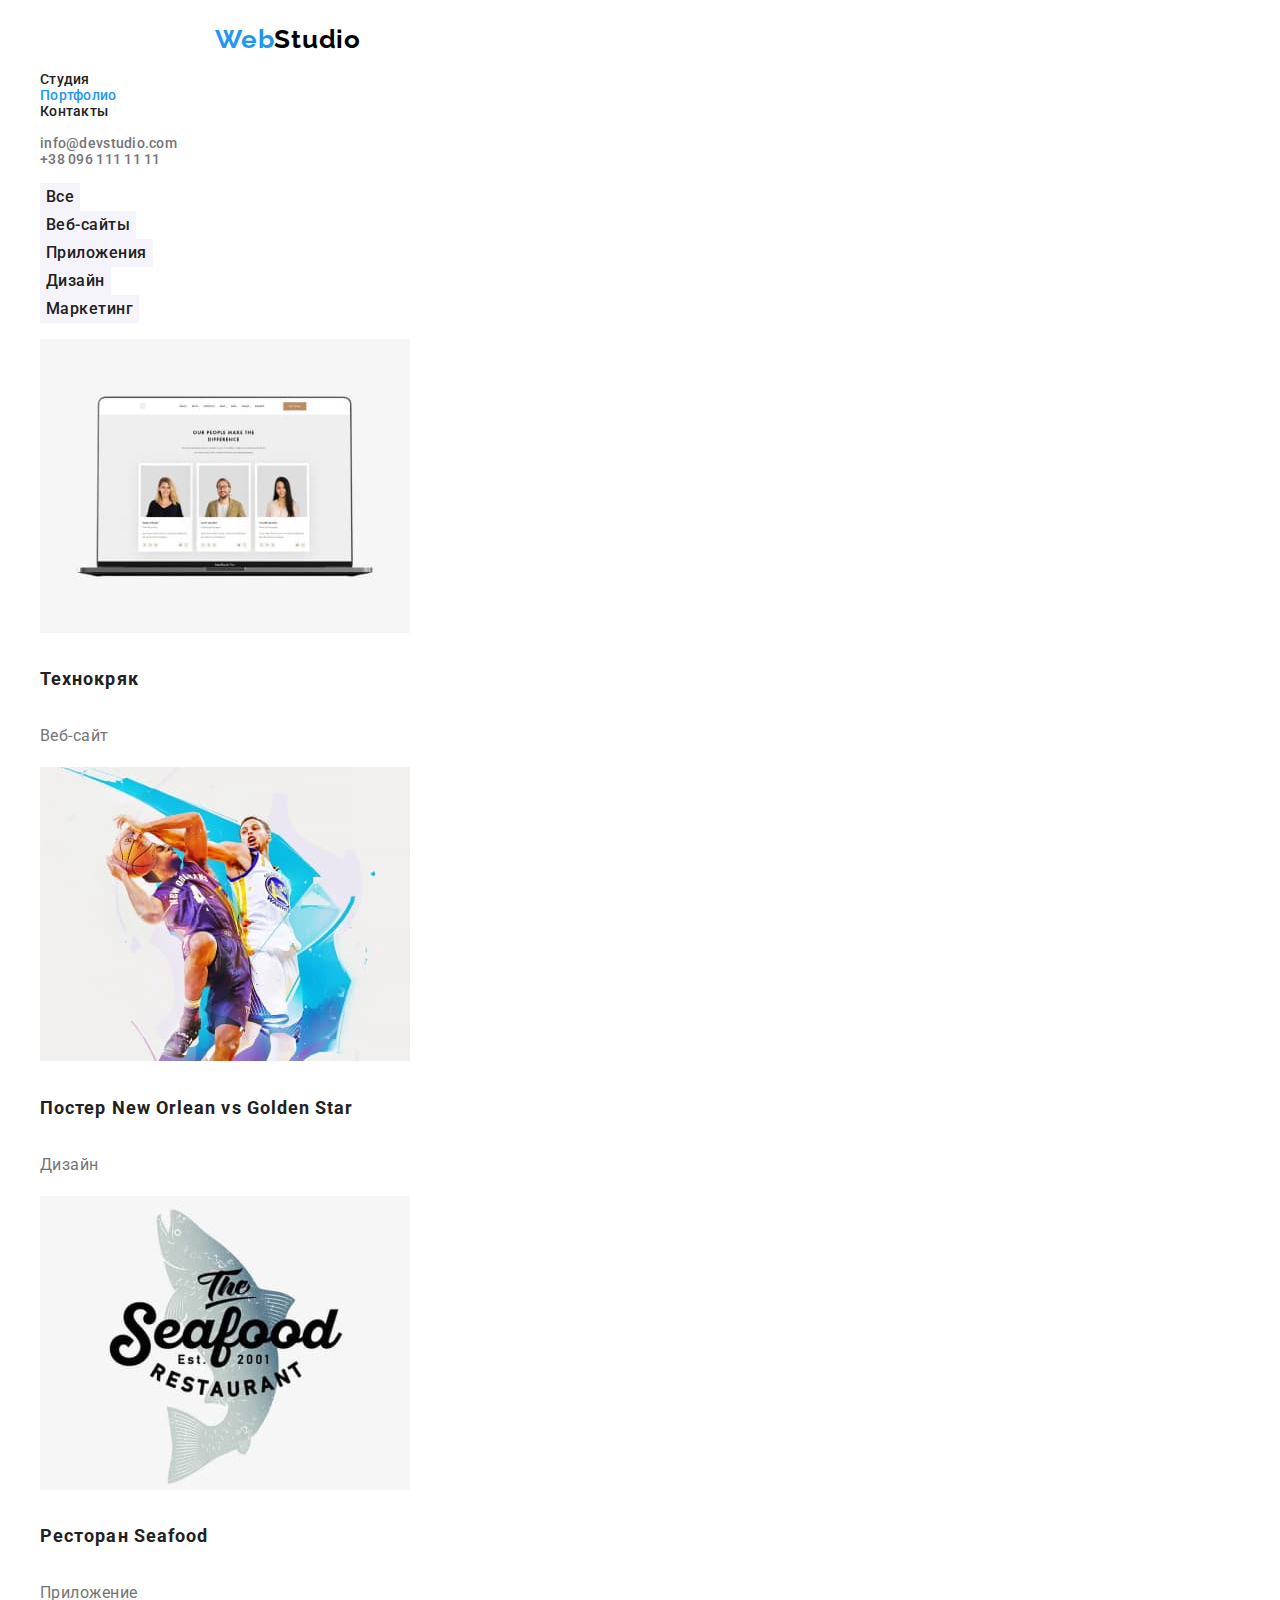
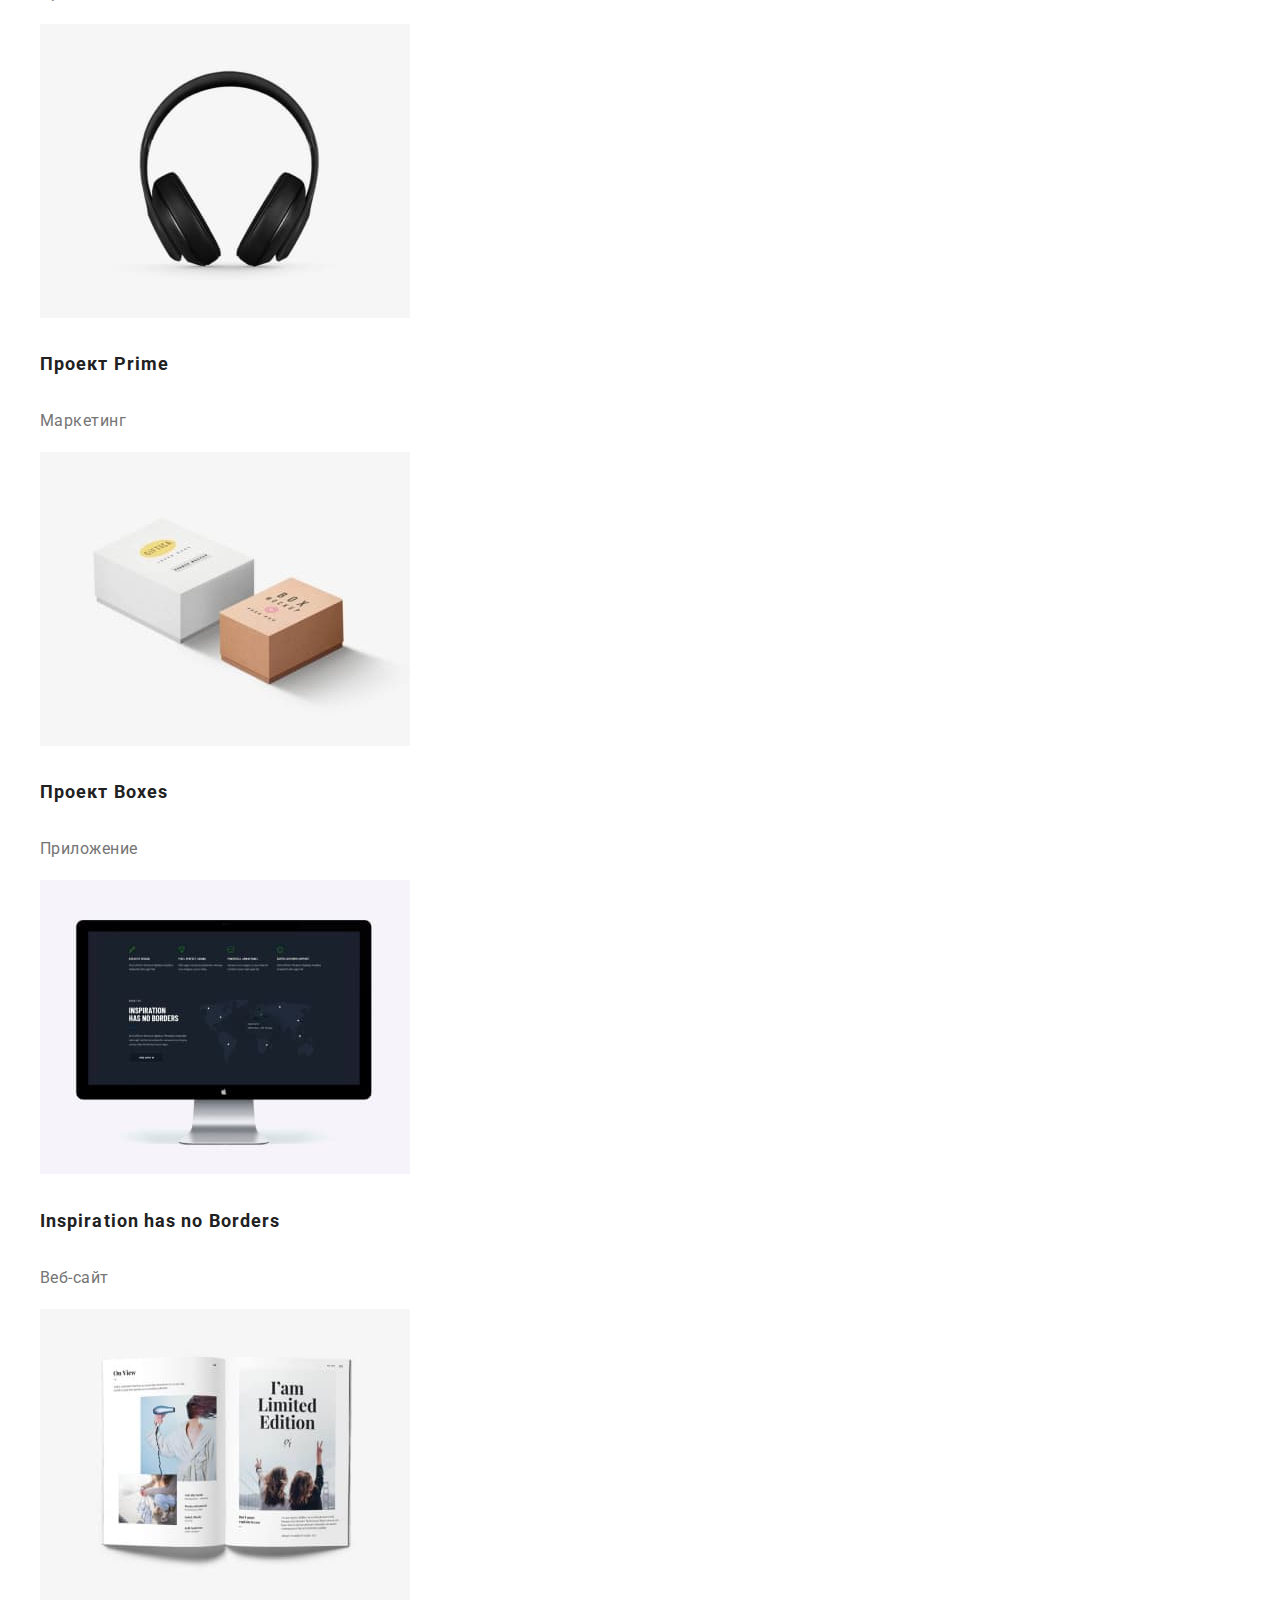
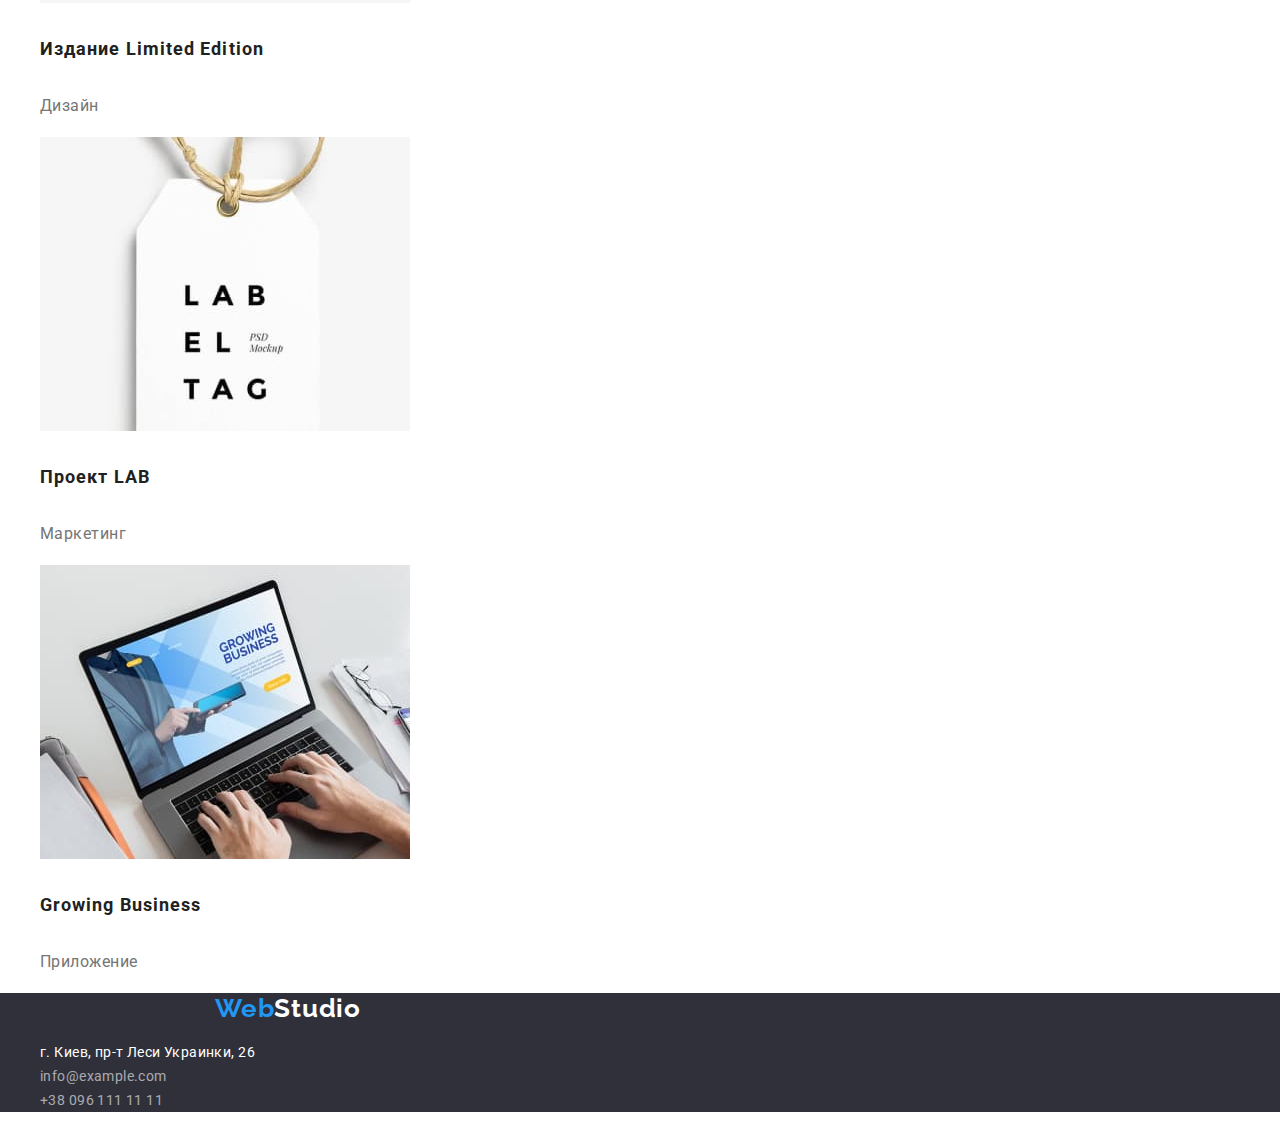
==== portfolio.html @ 3bb9d7b0 "1st" ====
<!DOCTYPE html>
<html lang="ru">
  <head>
    <meta charset="UTF-8" />
    <meta http-equiv="X-UA-Compatible" content="IE=edge" />
    <meta name="viewport" content="width=device-width, initial-scale=1.0" />
    <title>Portfolio</title>
    <link rel="stylesheet" href="./css/normalize.css">
    <link rel="stylesheet" href="./css/style.css" />
    <link
      href="https://fonts.googleapis.com/css2?family=Raleway:wght@700&family=Roboto:wght@400;500;700;900&display=swap"
      rel="stylesheet"
    />

  </head>
  <body>
    <header class="header-sections">
      <a class="webstudio" href="./index.html"
        ><span class="txt-bl">Web</span>Studio</a
      >
      <ul class="menu">
        <li class="item header-link"><a href="./index.html">Студия</a></li>
        <li class="item header-link">
          <a href="./portfolio.html" style="color: #2196f3;">Портфолио</a>
        </li>
        <li class="item header-link"><a href="">Контакты</a></li>
      </ul>
      <ul class="menu">
        <li class="item header-mail">
          <a href="mailto:info@devstudio.com">info@devstudio.com</a>
        </li>
        <li class="item header-phone">
          <a href="tel:+380961111111">+38 096 111 11 11</a>
        </li>
      </ul>
    </header>
    <main>
      <section>
        <ul>
          <li><button type="button" class="btn-port">Все</button></li>
          <li><button type="button" class="btn-port">Веб-сайты</button></li>
          <li><button type="button" class="btn-port">Приложения</button></li>
          <li><button type="button" class="btn-port">Дизайн</button></li>
          <li><button type="button" class="btn-port">Маркетинг</button></li>
        </ul>
      </section>
      <section>
        <ul class="menu ">
          <li class="item">
            <img src="./images/teсhno.jpg" alt="teсhno" />
            <h4>Технокряк</h4>
            <p class="portfolio-about">Веб-сайт</p>
          </li>
          <li class="item">
            <img src="./images/poster.jpg" alt="poster" />
            <h4>Постер New Orlean vs Golden Star</h4>
            <p class="portfolio-about">Дизайн</p>
          </li>
          <li class="item">
            <img src="./images/seafood.jpg" alt="seafood" />
            <h4>Ресторан Seafood</h4>
            <p class="portfolio-about">Приложение</p>
          </li class="item">
          <li>
            <img src="./images/prime.jpg" alt="prime" />
            <h4>Проект Prime</h4>
            <p class="portfolio-about">Маркетинг</p>
          </li>
          <li class="item">
            <img src="./images/boxes.jpg" alt="boxes" />
            <h4>Проект Boxes</h4>
            <p class="portfolio-about">Приложение</p>
          </li>
          <li class="item">
            <img src="./images/inspiration.jpg" alt="inspiration" />
            <h4>Inspiration has no Borders</h4>
            <p class="portfolio-about">Веб-сайт</p>
          </li>
          <li class="item">
            <img src="./images/limited.jpg" alt="limited" />
            <h4>Издание Limited Edition</h4>
            <p class="portfolio-about">Дизайн</p>
          </li>
          <li  class="item">
            <img src="./images/lab.jpg" alt="lab" />
            <h4>Проект LAB</h4>
            <p class="portfolio-about">Маркетинг</p>
          </li>
          <li  class="item">
            <img src="./images/growing.jpg" alt="growing" />
            <h4>Growing Business</h4>
            <p class="portfolio-about">Приложение</p>
          </li>
        </ul>
      </section>
    </main>
    <footer class="footer-sections">
      <a class="webstudio white" href="./index.html"
        ><span class="txt-bl">Web</span>Studio</a
      >
      <address>
        <ul>
          <li>
            <a
              class="map link footer-adress"
              href="https://bit.ly/3ffIdBp"
              target="_blank"
              rel="noopener noreferrer"
              >г. Киев, пр-т Леси Украинки, 26</a
            >
          </li>
          <li>
            <a href="mailto:info@example.com" class="footer-mail"
              >info@example.com</a
            >
          </li>
          <li>
            <a href="tel:+380961111111" class="footer-phone"
              >+38 096 111 11 11</a
            >
          </li>
        </ul>
      </address>
    </footer>
  </body>
</html>
---- css/style.css ----
html {
  box-sizing: border-box;
}
*,
*::before,
*::after {
  box-sizing: border-box;
}
body {
  font-family: "Roboto", "Raleway", sans-serif;
  width: 1600px;
  margin: auto;
}
a {
  text-decoration: none;
}

.txt-bl {
  color: #2196f3;
}
.header-sections {
  padding-top: 24px;
}
.webstudio {
  color: black;
  font-family: Raleway;
  font-style: normal;
  font-weight: bold;
  font-size: 26px;
  line-height: 31px;
  letter-spacing: 0.03em;
  text-decoration: none;
  margin-left: 215px;
  width: auto;
}

li {
  list-style-type: none;
}
.all-header {
  display: flex;
  justify-content: space-between;
  flex-basis: auto;
  width: 294px;
  margin-left: 453px;
}

h1 {
  color: #fff;
  font-style: normal;
  font-weight: 900;
  font-size: 44px;
  line-height: 60px;
  text-align: center;
  letter-spacing: 0.06em;
  text-transform: uppercase;
}
h2 {
  color: #212121;
  font-style: normal;
  font-weight: bold;
  font-size: 36px;
  line-height: 42px;
  text-align: center;
  letter-spacing: 0.03em;
}
h3 {
  color: #212121;
  font-style: normal;
  font-weight: bold;
  font-size: 14px;
  line-height: 16px;
  letter-spacing: 0.03em;
  text-transform: uppercase;
}

.header-link {
  text-decoration: none;
  font-style: normal;
  font-weight: 500;
  font-size: 14px;
  line-height: 16px;
  letter-spacing: 0.02em;
}
.header-link a {
  color: #212121;
}

.header-link a:hover {
  color: #2196f3;
}
.header-contacts {
  padding-top: 32px;
}
.header-mail {
  font-style: normal;
  font-weight: 500;
  font-size: 14px;
  line-height: 16px;
  letter-spacing: 0.02em;
}
.header-mail a {
  color: rgba(117, 117, 117, 1);
}
.header-mail a:hover {
  color: #2196f3;
}
.header-phone {
  font-style: normal;
  font-weight: 500;
  font-size: 14px;
  line-height: 16px;
  letter-spacing: 0.02em;
}
.header-phone a {
  color: rgba(117, 117, 117, 1);
}
.header-phone a:hover {
  color: #2196f3;
}
.main-header-sections {
  background-color: #2f303a;
}
.btn-blue {
  color: white;
  background-color: #2196f3;
  font-family: Roboto;
  font-style: normal;
  font-weight: bold;
  font-size: 16px;
  line-height: 30px;
  display: flex;
  align-items: center;
  letter-spacing: 0.06em;
  width: 200px;
  height: 50px;
  border: none;
  border-radius: 4px;
}
.about {
  color: #757575;
  font-style: normal;
  font-weight: normal;
  font-size: 14px;
  line-height: 24px;
  letter-spacing: 0.03em;
}
.menu .item.team {
  justify-content: center;
}
.team-sections {
  background-color: #f5f4fa;
}
.item.team {
  filter: drop-shadow(0px 4px 4px rgba(0, 0, 0, 0.25));
  background-color: white;
}
.team-employee {
  color: black;
  font-style: normal;
  font-weight: 500;
  font-size: 16px;
  line-height: 19px;
  text-align: center;
  letter-spacing: 0.03em;
}
.team-position {
  color: #757575;
  font-style: normal;
  font-weight: normal;
  font-size: 16px;
  line-height: 19px;
  text-align: center;
  letter-spacing: 0.03em;
}
.footer-sections {
  background-color: #2f303a;
}
.footer-adress {
  color: white;
  text-decoration: none;
  font-style: normal;
  font-weight: normal;
  font-size: 14px;
  line-height: 24px;
  letter-spacing: 0.03em;
}

.footer-mail {
  color: rgba(255, 255, 255, 0.6);
  text-decoration: none;
  font-style: normal;
  font-weight: normal;
  font-size: 14px;
  line-height: 24px;
  letter-spacing: 0.03em;
}
.footer-phone {
  color: rgba(255, 255, 255, 0.6);
  text-decoration: none;
  font-style: normal;
  font-weight: normal;
  font-size: 14px;
  line-height: 24px;
  letter-spacing: 0.03em;
}

.white {
  color: white;
}
/* Portfilio*/
.btn-port {
  color: #212121;
  background-color: #f5f4fa;
  font-family: roboto;
  font-style: normal;
  font-weight: 500;
  font-size: 16px;
  line-height: 26px;
  text-align: center;
  letter-spacing: 0.03em;
  border: none;
}
.btn-port:hover {
  color: white;
  background-color: #2196f3;
}

h4 {
  color: #212121;
  font-style: normal;
  font-weight: bold;
  font-size: 18px;
  line-height: 36px;
  letter-spacing: 0.06em;
}
.portfolio-about {
  color: #757575;
  font-style: normal;
  font-weight: normal;
  font-size: 16px;
  line-height: 30px;
  letter-spacing: 0.03em;
}
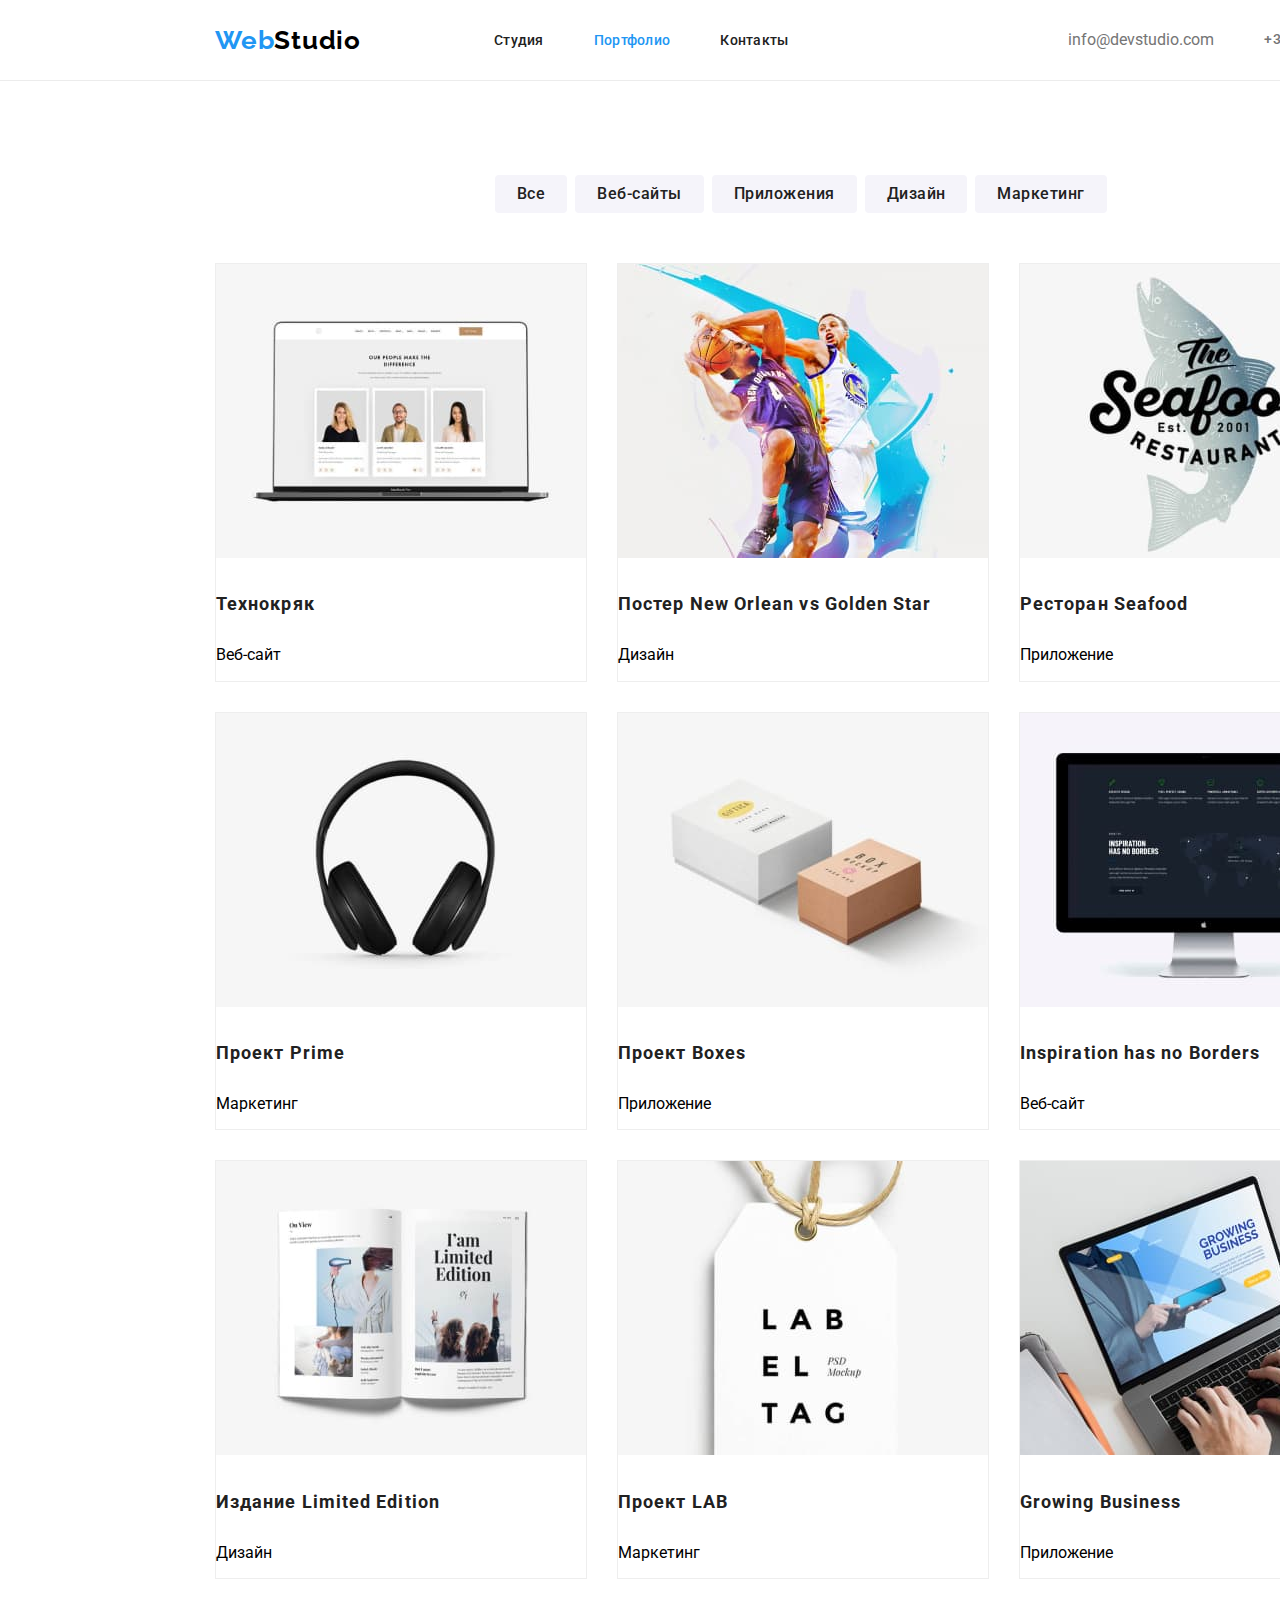
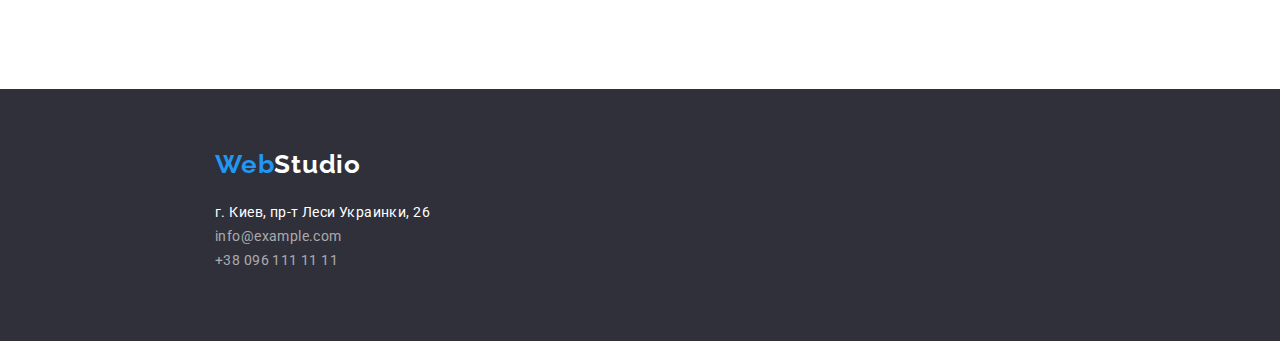
==== commit 8b4c95a7: "fix all" ====
--- a/portfolio.html
+++ b/portfolio.html
@@ -5,93 +5,168 @@
     <meta http-equiv="X-UA-Compatible" content="IE=edge" />
     <meta name="viewport" content="width=device-width, initial-scale=1.0" />
     <title>Portfolio</title>
-    <link rel="stylesheet" href="./css/normalize.css">
+    <link rel="stylesheet" href="./css/normalize.css" />
     <link rel="stylesheet" href="./css/style.css" />
     <link
       href="https://fonts.googleapis.com/css2?family=Raleway:wght@700&family=Roboto:wght@400;500;700;900&display=swap"
       rel="stylesheet"
     />
-
   </head>
   <body>
     <header class="header-sections">
-      <a class="webstudio" href="./index.html"
-        ><span class="txt-bl">Web</span>Studio</a
-      >
-      <ul class="menu">
-        <li class="item header-link"><a href="./index.html">Студия</a></li>
-        <li class="item header-link">
-          <a href="./portfolio.html" style="color: #2196f3;">Портфолио</a>
-        </li>
-        <li class="item header-link"><a href="">Контакты</a></li>
-      </ul>
-      <ul class="menu">
-        <li class="item header-mail">
-          <a href="mailto:info@devstudio.com">info@devstudio.com</a>
-        </li>
-        <li class="item header-phone">
-          <a href="tel:+380961111111">+38 096 111 11 11</a>
-        </li>
-      </ul>
+      <nav class="container main-nav">
+        <a class="webstudio" href="./index.html"
+          ><span class="txt-bl">Web</span>Studio</a
+        >
+        <ul class="all-header">
+          <li class="item header-link"><a href="./index.html">Студия</a></li>
+          <li class="item header-link">
+            <a href="./portfolio.html" style="color: #2196f3">Портфолио</a>
+          </li>
+          <li class="item header-link"><a href="">Контакты</a></li>
+        </ul>
+        <ul class="header-contacts">
+          <li class="item header-mail">
+            <a href="mailto:info@devstudio.com">info@devstudio.com</a>
+          </li>
+          <li class="item header-phone">
+            <a href="tel:+380961111111">+38 096 111 11 11</a>
+          </li>
+        </ul>
+      </nav>
     </header>
     <main>
       <section>
-        <ul>
-          <li><button type="button" class="btn-port">Все</button></li>
-          <li><button type="button" class="btn-port">Веб-сайты</button></li>
-          <li><button type="button" class="btn-port">Приложения</button></li>
-          <li><button type="button" class="btn-port">Дизайн</button></li>
-          <li><button type="button" class="btn-port">Маркетинг</button></li>
+        <ul class="menu-btn">
+          <li class="item">
+            <button type="button" class="btn-port">Все</button>
+          </li>
+          <li class="item">
+            <button type="button" class="btn-port">Веб-сайты</button>
+          </li>
+          <li class="item">
+            <button type="button" class="btn-port">Приложения</button>
+          </li>
+          <li class="item">
+            <button type="button" class="btn-port">Дизайн</button>
+          </li>
+          <li class="item">
+            <button type="button" class="btn-port">Маркетинг</button>
+          </li>
         </ul>
       </section>
       <section>
-        <ul class="menu ">
-          <li class="item">
-            <img src="./images/teсhno.jpg" alt="teсhno" />
-            <h4>Технокряк</h4>
-            <p class="portfolio-about">Веб-сайт</p>
-          </li>
-          <li class="item">
-            <img src="./images/poster.jpg" alt="poster" />
-            <h4>Постер New Orlean vs Golden Star</h4>
-            <p class="portfolio-about">Дизайн</p>
-          </li>
-          <li class="item">
-            <img src="./images/seafood.jpg" alt="seafood" />
-            <h4>Ресторан Seafood</h4>
-            <p class="portfolio-about">Приложение</p>
-          </li class="item">
-          <li>
-            <img src="./images/prime.jpg" alt="prime" />
-            <h4>Проект Prime</h4>
-            <p class="portfolio-about">Маркетинг</p>
-          </li>
-          <li class="item">
-            <img src="./images/boxes.jpg" alt="boxes" />
-            <h4>Проект Boxes</h4>
-            <p class="portfolio-about">Приложение</p>
-          </li>
-          <li class="item">
-            <img src="./images/inspiration.jpg" alt="inspiration" />
-            <h4>Inspiration has no Borders</h4>
-            <p class="portfolio-about">Веб-сайт</p>
-          </li>
-          <li class="item">
-            <img src="./images/limited.jpg" alt="limited" />
-            <h4>Издание Limited Edition</h4>
-            <p class="portfolio-about">Дизайн</p>
-          </li>
-          <li  class="item">
-            <img src="./images/lab.jpg" alt="lab" />
-            <h4>Проект LAB</h4>
-            <p class="portfolio-about">Маркетинг</p>
-          </li>
-          <li  class="item">
-            <img src="./images/growing.jpg" alt="growing" />
-            <h4>Growing Business</h4>
-            <p class="portfolio-about">Приложение</p>
-          </li>
-        </ul>
+        <div class="container-port">
+          <ul class="card-set">
+            <li class="item-port">
+              <article class="card">
+                <div class="card-thumb">
+                  <img src="./images/teсhno.jpg" alt="teсhno" />
+                </div>
+                <div class="card-content">
+                  <h4 class="card-heading">Технокряк</h4>
+                  <p class="card-text">Веб-сайт</p>
+                </div>
+              </article>
+            </li>
+
+            <li class="item-port">
+              <article class="card">
+                <div class="card-thumb">
+                  <img src="./images/poster.jpg" alt="poster" />
+                </div>
+                <div class="card-content">
+                  <h4 class="card-heading">Постер New Orlean vs Golden Star</h4>
+                  <p class="card-text">Дизайн</p>
+                </div>
+              </article>
+            </li>
+
+            <li class="item-port">
+              <article class="card">
+                <div class="card-thumb">
+                  <img src="./images/seafood.jpg" alt="seafood" />
+                </div>
+                <div class="card-content">
+                  <h4 class="card-heading">Ресторан Seafood</h4>
+                  <p class="card-text">Приложение</p>
+                </div>
+              </article>
+            </li>
+
+            <li class="item-port">
+              <article class="card">
+                <div class="card-thumb">
+                  <img src="./images/prime.jpg" alt="prime" />
+                </div>
+                <div class="card-content">
+                  <h4 class="card-heading">Проект Prime</h4>
+                  <p class="card-text">Маркетинг</p>
+                </div>
+              </article>
+            </li>
+
+            <li class="item-port">
+              <article class="card">
+                <div class="card-thumb">
+                  <img src="./images/boxes.jpg" alt="boxes" />
+                </div>
+                <div class="card-content">
+                  <h4 class="card-heading">Проект Boxes</h4>
+                  <p class="card-text">Приложение</p>
+                </div>
+              </article>
+            </li>
+
+            <li class="item-port">
+              <article class="card">
+                <div class="card-thumb">
+                  <img src="./images/inspiration.jpg" alt="inspiration" />
+                </div>
+                <div class="card-content">
+                  <h4 class="card-heading">Inspiration has no Borders</h4>
+                  <p class="card-text">Веб-сайт</p>
+                </div>
+              </article>
+            </li>
+
+            <li class="item-port">
+              <article class="card">
+                <div class="card-thumb">
+                  <img src="./images/limited.jpg" alt="limited" />
+                </div>
+                <div class="card-content">
+                  <h4 class="card-heading">Издание Limited Edition</h4>
+                  <p class="card-text">Дизайн</p>
+                </div>
+              </article>
+            </li>
+
+            <li class="item-port">
+              <article class="card">
+                <div class="card-thumb">
+                  <img src="./images/lab.jpg" alt="lab" />
+                </div>
+                <div class="card-content">
+                  <h4 class="card-heading">Проект LAB</h4>
+                  <p class="card-text">Маркетинг</p>
+                </div>
+              </article>
+            </li>
+
+            <li class="item-port">
+              <article class="card">
+                <div class="card-thumb">
+                  <img src="./images/growing.jpg" alt="growing" />
+                </div>
+                <div class="card-content">
+                  <h4 class="card-heading">Growing Business</h4>
+                  <p class="card-text">Приложение</p>
+                </div>
+              </article>
+            </li>
+          </ul>
+        </div>
       </section>
     </main>
     <footer class="footer-sections">
@@ -99,7 +174,7 @@
         ><span class="txt-bl">Web</span>Studio</a
       >
       <address>
-        <ul>
+        <ul class="footer-all">
           <li>
             <a
               class="map link footer-adress"
--- a/css/style.css
+++ b/css/style.css
@@ -14,13 +14,28 @@
 a {
   text-decoration: none;
 }
-
+.menu {
+  display: flex;
+}
+.main-nav {
+  display: flex;
+  align-items: center;
+}
+.container {
+  margin-left: auto;
+  margin-right: auto;
+  width: 1600px;
+  padding-left: 215px;
+  padding-right: 215px;
+  height: 80px;
+}
+.header-sections {
+  border-bottom: 1px solid rgba(236, 236, 236, 1);
+}
 .txt-bl {
   color: #2196f3;
 }
-.header-sections {
-  padding-top: 24px;
-}
+
 .webstudio {
   color: black;
   font-family: Raleway;
@@ -30,8 +45,6 @@
   line-height: 31px;
   letter-spacing: 0.03em;
   text-decoration: none;
-  margin-left: 215px;
-  width: auto;
 }
 
 li {
@@ -39,10 +52,13 @@
 }
 .all-header {
   display: flex;
-  justify-content: space-between;
-  flex-basis: auto;
-  width: 294px;
-  margin-left: 453px;
+  margin-left: 93px;
+}
+.all-header .item {
+  margin-right: 50px;
+}
+.all-header .item:last-child {
+  margin-right: 0px;
 }
 
 h1 {
@@ -54,6 +70,9 @@
   text-align: center;
   letter-spacing: 0.06em;
   text-transform: uppercase;
+  margin-block-start: 0px;
+  margin-block-end: 0px;
+  padding-top: 200px;
 }
 h2 {
   color: #212121;
@@ -90,9 +109,13 @@
   color: #2196f3;
 }
 .header-contacts {
-  padding-top: 32px;
-}
-.header-mail {
+  display: flex;
+  margin-left: auto;
+}
+.header-contacts .item + .item {
+  margin-left: 50px;
+}
+.header-contacts .item .header-mail {
   font-style: normal;
   font-weight: 500;
   font-size: 14px;
@@ -120,6 +143,7 @@
 }
 .main-header-sections {
   background-color: #2f303a;
+  height: 600px;
 }
 .btn-blue {
   color: white;
@@ -129,13 +153,23 @@
   font-weight: bold;
   font-size: 16px;
   line-height: 30px;
-  display: flex;
-  align-items: center;
   letter-spacing: 0.06em;
   width: 200px;
   height: 50px;
   border: none;
   border-radius: 4px;
+  margin-left: 700px;
+  margin-top: 30px;
+}
+.all-about {
+  margin-top: 94px;
+  margin-left: 215px;
+  padding-inline-start: 0px;
+  justify-content: center;
+  width: 1170px;
+}
+.all-about .item {
+  margin-right: 30px;
 }
 .about {
   color: #757575;
@@ -145,11 +179,33 @@
   line-height: 24px;
   letter-spacing: 0.03em;
 }
+.work-sections {
+  justify-content: center;
+  padding-inline-start: 0px;
+}
+.work-sections .item + .item {
+  margin-left: 30px;
+}
+
+.work-text {
+  margin-top: 94px;
+  margin-bottom: 50px;
+}
 .menu .item.team {
   justify-content: center;
 }
 .team-sections {
   background-color: #f5f4fa;
+  height: 648px;
+  padding-top: 94px;
+  margin-top: 94px;
+}
+.team-sections .item + .item {
+  margin-left: 30px;
+}
+.team-sections-box {
+  justify-content: center;
+  margin-top: 50px;
 }
 .item.team {
   filter: drop-shadow(0px 4px 4px rgba(0, 0, 0, 0.25));
@@ -175,8 +231,20 @@
 }
 .footer-sections {
   background-color: #2f303a;
-}
-.footer-adress {
+  height: 252px;
+  padding-top: 60px;
+}
+.webstudio.white {
+  margin-top: 60px;
+  margin-left: 215px;
+}
+.footer-all {
+  margin-top: 20px;
+  margin-left: 215px;
+  padding-inline-start: 0px;
+}
+
+.link.footer-adress {
   color: white;
   text-decoration: none;
   font-style: normal;
@@ -217,15 +285,31 @@
   font-weight: 500;
   font-size: 16px;
   line-height: 26px;
-  text-align: center;
+  height: 38px;
   letter-spacing: 0.03em;
   border: none;
+  border-radius: 4px;
+  padding: 6px 22px 6px 22px;
+  white-space: nowrap;
 }
 .btn-port:hover {
   color: white;
   background-color: #2196f3;
-}
-
+  box-shadow: 0px 3px 1px rgba(0, 0, 0, 0.1), 0px 1px 2px rgba(0, 0, 0, 0.08),
+    0px 2px 2px rgba(0, 0, 0, 0.12);
+}
+
+.menu-btn {
+  display: flex;
+  width: 611px;
+  margin-left: 495px;
+  margin-top: 94px;
+  margin-bottom: 50px;
+  padding-inline-start: 0px;
+}
+.menu-btn .item + .item {
+  margin-left: 8px;
+}
 h4 {
   color: #212121;
   font-style: normal;
@@ -234,7 +318,64 @@
   line-height: 36px;
   letter-spacing: 0.06em;
 }
-.portfolio-about {
+.container-port {
+  margin-left: 175px;
+  padding-bottom: 94px;
+}
+.card-set {
+  display: flex;
+  flex-wrap: wrap;
+  margin-left: -30px;
+  margin-top: -30px;
+}
+
+.item-port {
+  margin-left: 30px;
+  margin-top: 30px;
+  flex-basis: cals((100%-90px)/3);
+  border: 1px solid rgba(238, 238, 238, 1);
+}
+
+/*
+
+.container-port {
+  max-width: 1170px;
+}
+
+.card-set {
+  display: flex;
+  columns: 3;
+  flex-wrap: wrap;
+  margin-left: -10px;
+  margin-top: -10px;
+  list-style: none;
+}
+
+.item-port {
+  margin-left: 30px;
+  margin-top: 10px;
+  flex-basis: calc((100% - 30px) / 3);
+  background-color: #fff;
+  border: 1px solid rgba(238, 238, 238, 1);
+}
+.item-port h4 {
+  margin-top: 0;
+  font-size: 20px;
+}
+
+.item-port p {
+  padding-right: 0;
+}
+
+.card-heading {
+  color: #212121;
+  font-style: normal;
+  font-weight: bold;
+  font-size: 18px;
+  line-height: 36px;
+  letter-spacing: 0.06em;
+}
+.card-text {
   color: #757575;
   font-style: normal;
   font-weight: normal;
@@ -242,3 +383,5 @@
   line-height: 30px;
   letter-spacing: 0.03em;
 }
+
+*/
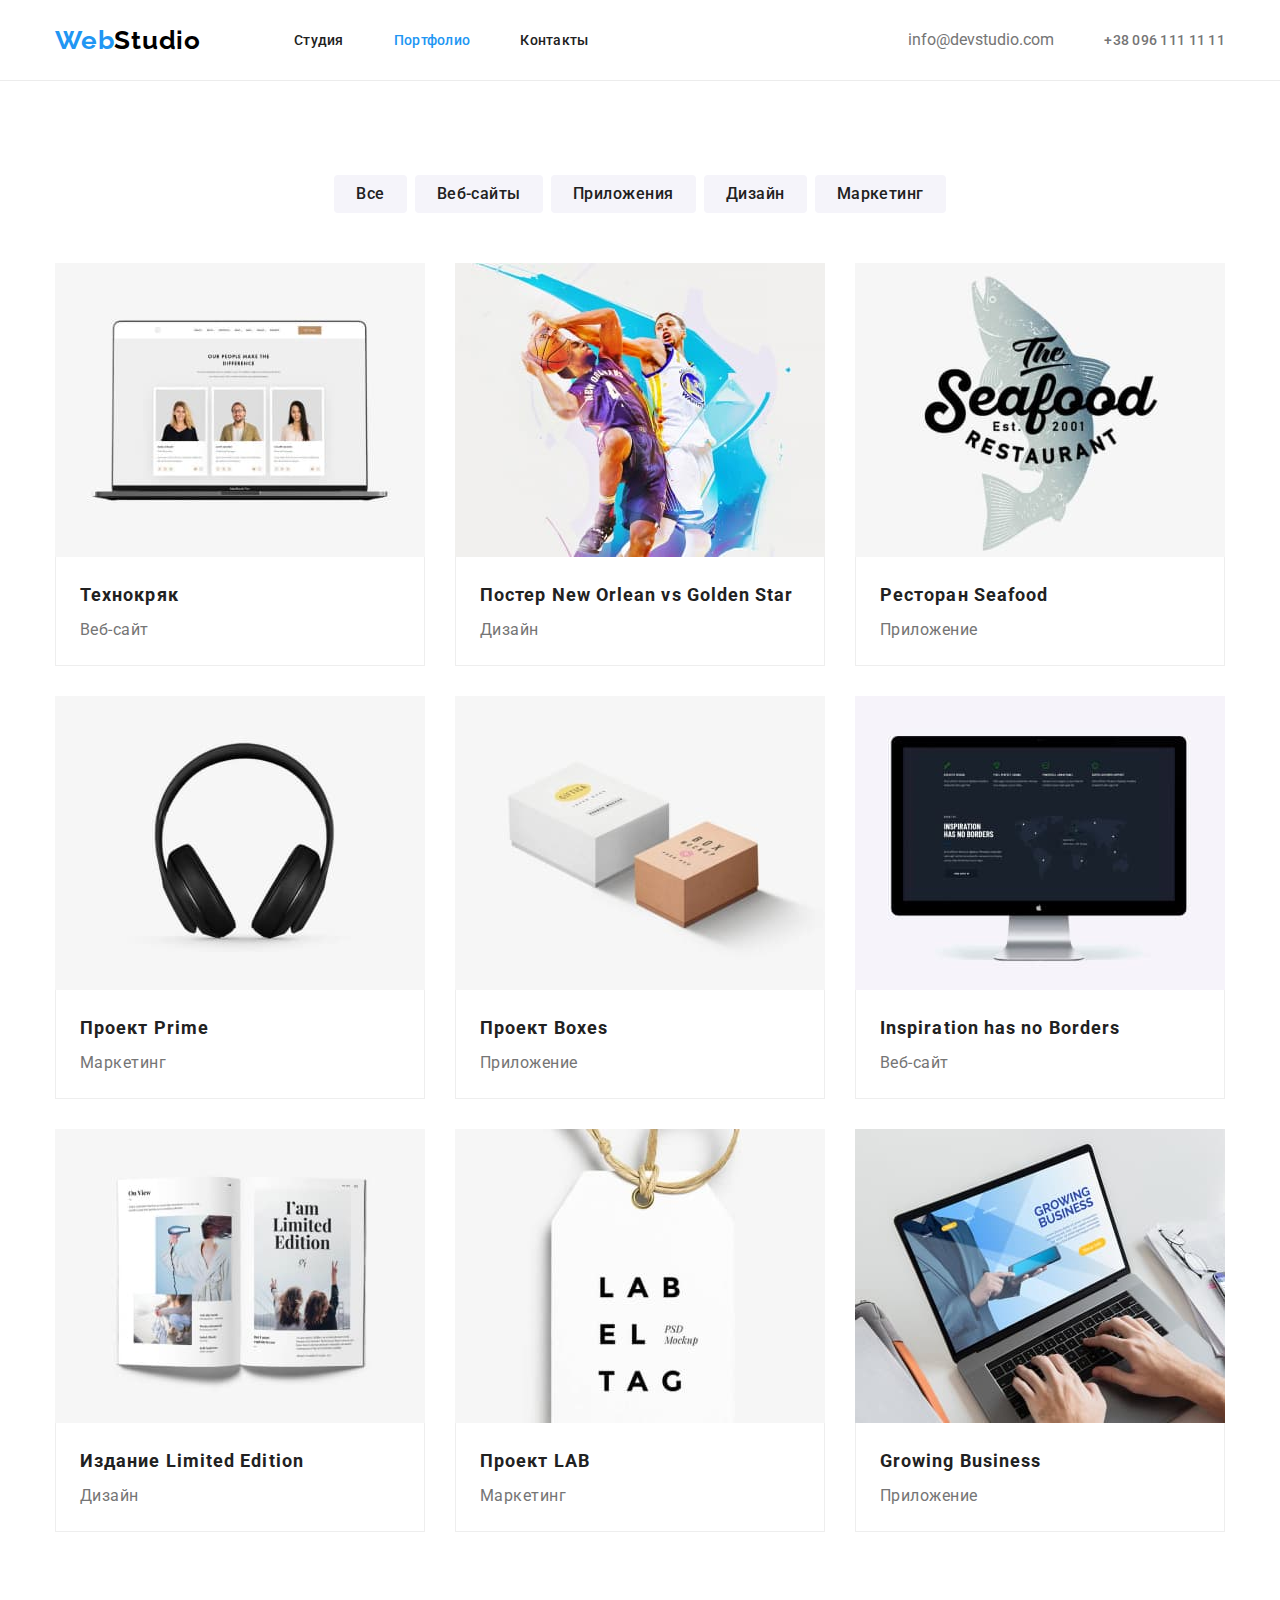
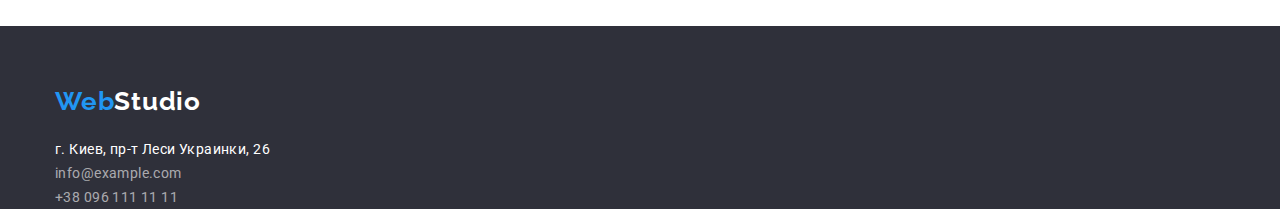
==== commit e90ac343: "Global" ====
--- a/portfolio.html
+++ b/portfolio.html
@@ -14,49 +14,57 @@
   </head>
   <body>
     <header class="header-sections">
-      <nav class="container main-nav">
-        <a class="webstudio" href="./index.html"
-          ><span class="txt-bl">Web</span>Studio</a
-        >
-        <ul class="all-header">
-          <li class="item header-link"><a href="./index.html">Студия</a></li>
-          <li class="item header-link">
-            <a href="./portfolio.html" style="color: #2196f3">Портфолио</a>
-          </li>
-          <li class="item header-link"><a href="">Контакты</a></li>
-        </ul>
-        <ul class="header-contacts">
-          <li class="item header-mail">
-            <a href="mailto:info@devstudio.com">info@devstudio.com</a>
-          </li>
-          <li class="item header-phone">
-            <a href="tel:+380961111111">+38 096 111 11 11</a>
-          </li>
-        </ul>
-      </nav>
+      <div class="container">
+        <div class="header-container">
+        <nav class="main-nav">
+          <a class="webstudio" href="./index.html"
+            ><span class="txt-bl">Web</span>Studio</a
+          >
+          <ul class="all-header">
+            <li class="item header-link">
+              <a href="./index.html">Студия</a>
+            </li>
+            <li class="item header-link">
+              <a href="./portfolio.html" class="current" >Портфолио</a>
+            </li>
+            <li class="item header-link"><a href="">Контакты</a></li>
+          </ul>
+          </nav>
+          <ul class="header-contacts">
+            <li class="item header-mail">
+              <a href="mailto:info@devstudio.com">info@devstudio.com</a>
+            </li>
+            <li class="item header-phone">
+              <a href="tel:+380961111111">+38 096 111 11 11</a>
+            </li>
+          </ul>
+        </div>
+      </div>
     </header>
     <main>
       <section>
-        <ul class="menu-btn">
-          <li class="item">
-            <button type="button" class="btn-port">Все</button>
-          </li>
-          <li class="item">
-            <button type="button" class="btn-port">Веб-сайты</button>
-          </li>
-          <li class="item">
-            <button type="button" class="btn-port">Приложения</button>
-          </li>
-          <li class="item">
-            <button type="button" class="btn-port">Дизайн</button>
-          </li>
-          <li class="item">
-            <button type="button" class="btn-port">Маркетинг</button>
-          </li>
-        </ul>
+        <div class="container">
+          <ul class="menu-btn">
+            <li class="item">
+              <button type="button" class="btn-port">Все</button>
+            </li>
+            <li class="item">
+              <button type="button" class="btn-port">Веб-сайты</button>
+            </li>
+            <li class="item">
+              <button type="button" class="btn-port">Приложения</button>
+            </li>
+            <li class="item">
+              <button type="button" class="btn-port">Дизайн</button>
+            </li>
+            <li class="item">
+              <button type="button" class="btn-port">Маркетинг</button>
+            </li>
+          </ul>
+        </div>
       </section>
       <section>
-        <div class="container-port">
+        <div class="container">
           <ul class="card-set">
             <li class="item-port">
               <article class="card">
@@ -170,32 +178,30 @@
       </section>
     </main>
     <footer class="footer-sections">
-      <a class="webstudio white" href="./index.html"
-        ><span class="txt-bl">Web</span>Studio</a
-      >
-      <address>
-        <ul class="footer-all">
-          <li>
-            <a
-              class="map link footer-adress"
-              href="https://bit.ly/3ffIdBp"
-              target="_blank"
-              rel="noopener noreferrer"
-              >г. Киев, пр-т Леси Украинки, 26</a
-            >
-          </li>
-          <li>
-            <a href="mailto:info@example.com" class="footer-mail"
-              >info@example.com</a
-            >
-          </li>
-          <li>
-            <a href="tel:+380961111111" class="footer-phone"
-              >+38 096 111 11 11</a
-            >
-          </li>
-        </ul>
-      </address>
+      <div class="container">
+        <a class="webstudio white" href="./index.html"
+          ><span class="txt-bl">Web</span>Studio</a>
+        <address>
+          <ul class="footer-all">
+            <li>
+              <a
+                class="map link footer-adress"
+                href="https://bit.ly/3ffIdBp"
+                target="_blank"
+                rel="noopener noreferrer"
+                >г. Киев, пр-т Леси Украинки, 26</a>
+            </li>
+            <li>
+              <a href="mailto:info@example.com" class="footer-mail">info@example.com</a
+              >
+            </li>
+            <li>
+              <a href="tel:+380961111111" class="footer-phone">+38 096 111 11 11</a
+              >
+            </li>
+          </ul>
+        </address>
+      </div>
     </footer>
   </body>
 </html>
--- a/css/style.css
+++ b/css/style.css
@@ -6,31 +6,41 @@
 *::after {
   box-sizing: border-box;
 }
+
 body {
   font-family: "Roboto", "Raleway", sans-serif;
-  width: 1600px;
-  margin: auto;
+  max-width: 1600px;
+  margin: 0 auto;
 }
 a {
   text-decoration: none;
 }
+
 .menu {
   display: flex;
 }
+ul {
+  margin-block-start: 0px;
+  margin-block-end: 0px;
+  margin-inline-start: 0px;
+  margin-inline-end: 0px;
+  padding-inline-start: 0px;
+}
 .main-nav {
   display: flex;
   align-items: center;
 }
 .container {
-  margin-left: auto;
-  margin-right: auto;
-  width: 1600px;
-  padding-left: 215px;
-  padding-right: 215px;
-  height: 80px;
+  width: 1200px;
+  padding: 0px 15px;
+  margin: 0 auto;
+}
+.sections {
+  padding: 94px 0;
 }
 .header-sections {
   border-bottom: 1px solid rgba(236, 236, 236, 1);
+  display: flex;
 }
 .txt-bl {
   color: #2196f3;
@@ -60,7 +70,9 @@
 .all-header .item:last-child {
   margin-right: 0px;
 }
-
+.header-container {
+  display: flex;
+}
 h1 {
   color: #fff;
   font-style: normal;
@@ -72,8 +84,7 @@
   text-transform: uppercase;
   margin-block-start: 0px;
   margin-block-end: 0px;
-  padding-top: 200px;
-}
+ }
 h2 {
   color: #212121;
   font-style: normal;
@@ -103,7 +114,12 @@
 }
 .header-link a {
   color: #212121;
-}
+  line-height: 80px;
+  display: block;
+}
+a.current {
+  color: #2196f3;
+  }
 
 .header-link a:hover {
   color: #2196f3;
@@ -111,6 +127,7 @@
 .header-contacts {
   display: flex;
   margin-left: auto;
+  align-items: center;
 }
 .header-contacts .item + .item {
   margin-left: 50px;
@@ -124,6 +141,8 @@
 }
 .header-mail a {
   color: rgba(117, 117, 117, 1);
+  line-height: 80px;
+  display: block;
 }
 .header-mail a:hover {
   color: #2196f3;
@@ -137,13 +156,16 @@
 }
 .header-phone a {
   color: rgba(117, 117, 117, 1);
+  line-height: 80px;
+  display: block;
 }
 .header-phone a:hover {
   color: #2196f3;
 }
 .main-header-sections {
   background-color: #2f303a;
-  height: 600px;
+  padding-bottom: 200px;
+  padding-top: 200px;
 }
 .btn-blue {
   color: white;
@@ -158,13 +180,13 @@
   height: 50px;
   border: none;
   border-radius: 4px;
-  margin-left: 700px;
+  margin: 0 auto;
+  display: block;
   margin-top: 30px;
+
 }
 .all-about {
-  margin-top: 94px;
-  margin-left: 215px;
-  padding-inline-start: 0px;
+  padding-top: 94px;
   justify-content: center;
   width: 1170px;
 }
@@ -177,28 +199,30 @@
   font-weight: normal;
   font-size: 14px;
   line-height: 24px;
-  letter-spacing: 0.03em;
+}
+.all-work {
+  padding-top: 94px;
+  padding-bottom: 94px;
 }
 .work-sections {
   justify-content: center;
-  padding-inline-start: 0px;
 }
 .work-sections .item + .item {
   margin-left: 30px;
 }
 
 .work-text {
-  margin-top: 94px;
+  margin-top: 0px;
   margin-bottom: 50px;
 }
+
 .menu .item.team {
   justify-content: center;
 }
 .team-sections {
   background-color: #f5f4fa;
-  height: 648px;
   padding-top: 94px;
-  margin-top: 94px;
+  padding-bottom: 94px;
 }
 .team-sections .item + .item {
   margin-left: 30px;
@@ -208,8 +232,14 @@
   margin-top: 50px;
 }
 .item.team {
-  filter: drop-shadow(0px 4px 4px rgba(0, 0, 0, 0.25));
+  box-shadow: 0px 1px 3px rgba(0, 0, 0, 0.12), 0px 1px 1px rgba(0, 0, 0, 0.14), 0px 2px 1px rgba(0, 0, 0, 0.2);
+  border-radius: 0px 0px 4px 4px;
   background-color: white;
+}
+.team-text {
+  padding-top: 30px;
+  padding-bottom: 30px;
+
 }
 .team-employee {
   color: black;
@@ -219,6 +249,8 @@
   line-height: 19px;
   text-align: center;
   letter-spacing: 0.03em;
+  margin-top: 0;
+  margin-bottom: 5px;
 }
 .team-position {
   color: #757575;
@@ -228,20 +260,19 @@
   line-height: 19px;
   text-align: center;
   letter-spacing: 0.03em;
+  margin-top: 5px;
+  margin-bottom: 0;
 }
 .footer-sections {
   background-color: #2f303a;
-  height: 252px;
   padding-top: 60px;
 }
 .webstudio.white {
   margin-top: 60px;
-  margin-left: 215px;
+
 }
 .footer-all {
   margin-top: 20px;
-  margin-left: 215px;
-  padding-inline-start: 0px;
 }
 
 .link.footer-adress {
@@ -301,11 +332,10 @@
 
 .menu-btn {
   display: flex;
-  width: 611px;
-  margin-left: 495px;
-  margin-top: 94px;
-  margin-bottom: 50px;
-  padding-inline-start: 0px;
+  justify-content: center;
+  padding-top: 94px;
+  padding-bottom: 50px;
+
 }
 .menu-btn .item + .item {
   margin-left: 8px;
@@ -319,7 +349,6 @@
   letter-spacing: 0.06em;
 }
 .container-port {
-  margin-left: 175px;
   padding-bottom: 94px;
 }
 .card-set {
@@ -327,46 +356,23 @@
   flex-wrap: wrap;
   margin-left: -30px;
   margin-top: -30px;
+  list-style: none;
+  padding-bottom: 94px;
 }
 
 .item-port {
   margin-left: 30px;
   margin-top: 30px;
   flex-basis: cals((100%-90px)/3);
+}
+.card-thumb {
+  margin-bottom: -4.5px;
+}
+.card-content {
+  padding: 20px 24px;
   border: 1px solid rgba(238, 238, 238, 1);
-}
-
-/*
-
-.container-port {
-  max-width: 1170px;
-}
-
-.card-set {
-  display: flex;
-  columns: 3;
-  flex-wrap: wrap;
-  margin-left: -10px;
-  margin-top: -10px;
-  list-style: none;
-}
-
-.item-port {
-  margin-left: 30px;
-  margin-top: 10px;
-  flex-basis: calc((100% - 30px) / 3);
-  background-color: #fff;
-  border: 1px solid rgba(238, 238, 238, 1);
-}
-.item-port h4 {
-  margin-top: 0;
-  font-size: 20px;
-}
-
-.item-port p {
-  padding-right: 0;
-}
-
+  border-top: none;
+}
 .card-heading {
   color: #212121;
   font-style: normal;
@@ -374,6 +380,8 @@
   font-size: 18px;
   line-height: 36px;
   letter-spacing: 0.06em;
+  margin-top: 0;
+  margin-bottom: 2px;
 }
 .card-text {
   color: #757575;
@@ -382,6 +390,6 @@
   font-size: 16px;
   line-height: 30px;
   letter-spacing: 0.03em;
-}
-
-*/
+  margin-top: 2px;
+  margin-bottom: 0;
+}
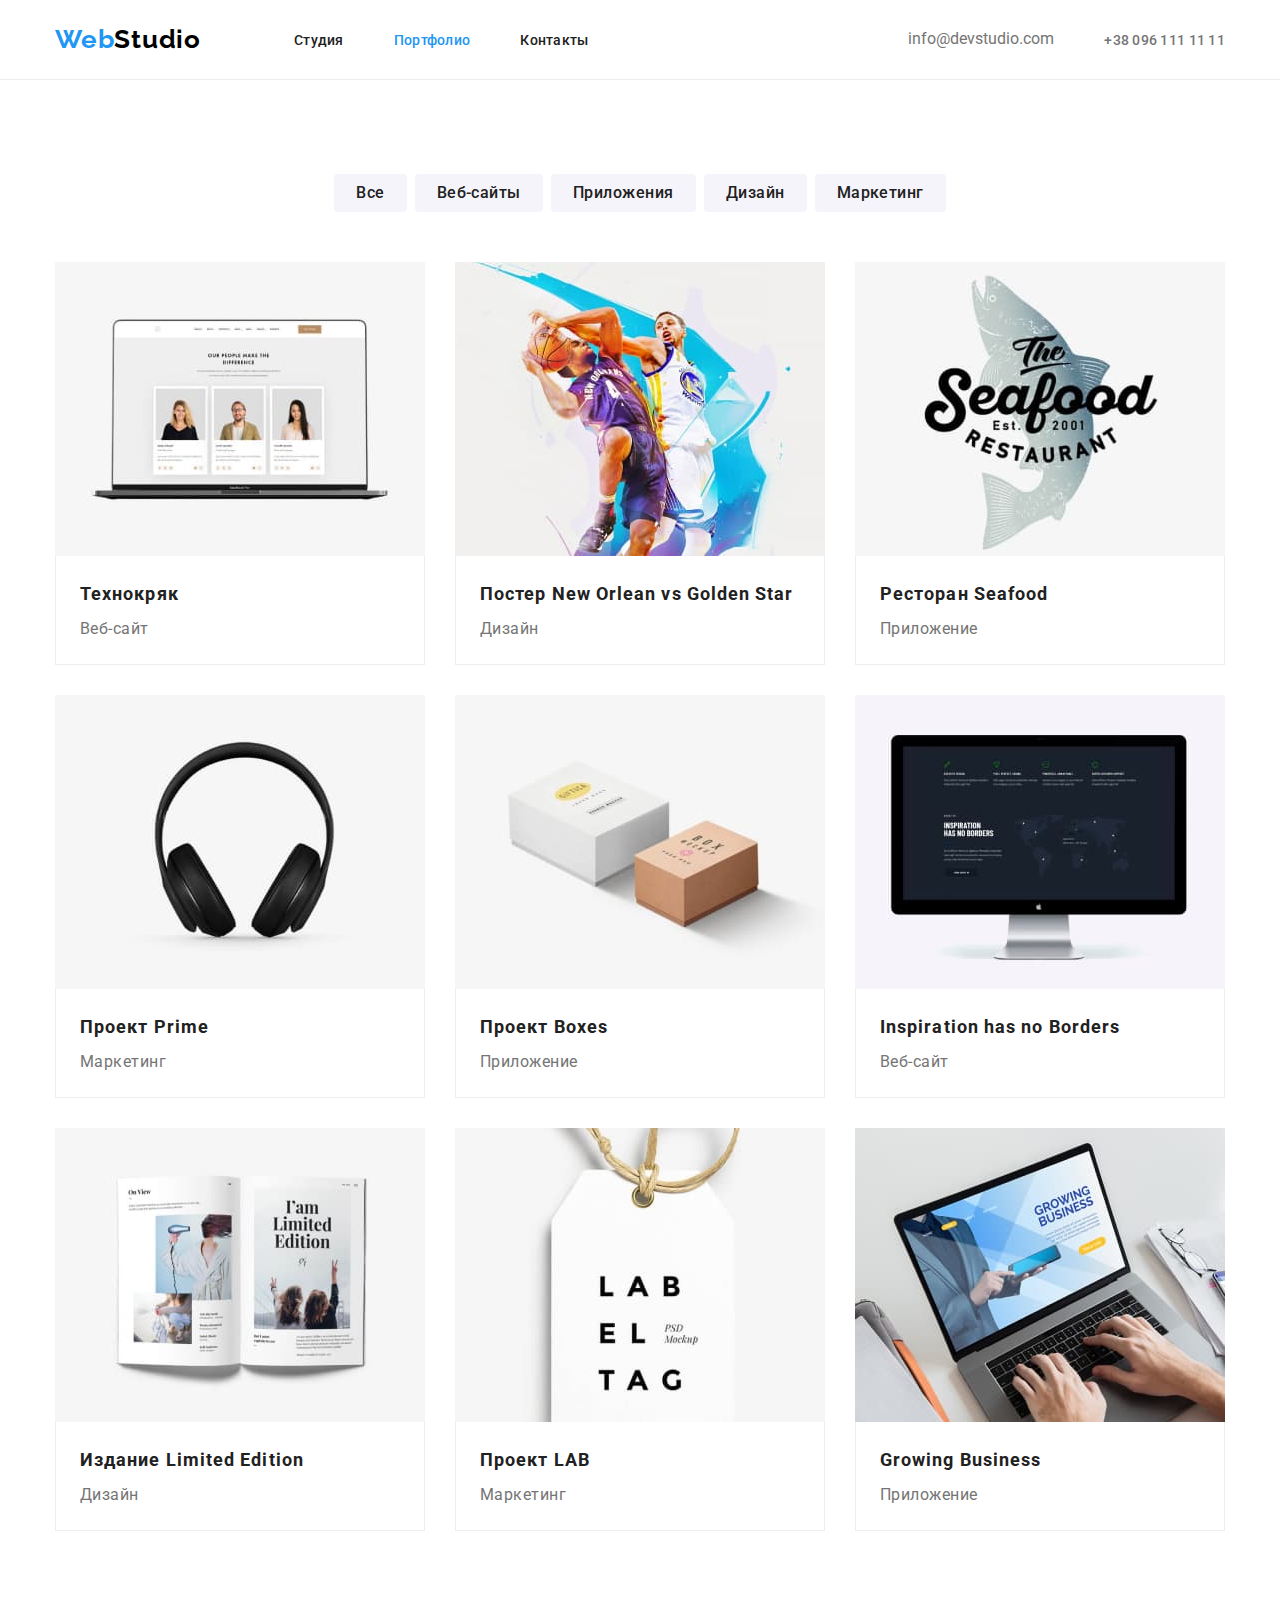
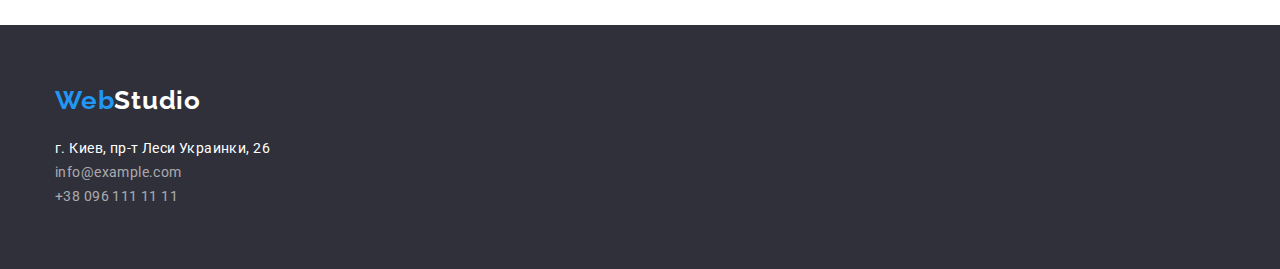
==== commit 0e66f28e: "fix" ====
--- a/portfolio.html
+++ b/portfolio.html
@@ -42,7 +42,7 @@
       </div>
     </header>
     <main>
-      <section>
+      <section class="all-port-sections">
         <div class="container">
           <ul class="menu-btn">
             <li class="item">
@@ -61,13 +61,9 @@
               <button type="button" class="btn-port">Маркетинг</button>
             </li>
           </ul>
-        </div>
-      </section>
-      <section>
-        <div class="container">
           <ul class="card-set">
             <li class="item-port">
-              <article class="card">
+              <a href="" class="card">
                 <div class="card-thumb">
                   <img src="./images/teсhno.jpg" alt="teсhno" />
                 </div>
@@ -75,11 +71,10 @@
                   <h4 class="card-heading">Технокряк</h4>
                   <p class="card-text">Веб-сайт</p>
                 </div>
-              </article>
+              </a>
             </li>
-
             <li class="item-port">
-              <article class="card">
+              <a href="" class="card">
                 <div class="card-thumb">
                   <img src="./images/poster.jpg" alt="poster" />
                 </div>
@@ -87,11 +82,10 @@
                   <h4 class="card-heading">Постер New Orlean vs Golden Star</h4>
                   <p class="card-text">Дизайн</p>
                 </div>
-              </article>
+              </a>
             </li>
-
             <li class="item-port">
-              <article class="card">
+              <a href="" class="card">
                 <div class="card-thumb">
                   <img src="./images/seafood.jpg" alt="seafood" />
                 </div>
@@ -99,11 +93,10 @@
                   <h4 class="card-heading">Ресторан Seafood</h4>
                   <p class="card-text">Приложение</p>
                 </div>
-              </article>
+              </a>
             </li>
-
             <li class="item-port">
-              <article class="card">
+              <a href="" class="card">
                 <div class="card-thumb">
                   <img src="./images/prime.jpg" alt="prime" />
                 </div>
@@ -111,11 +104,10 @@
                   <h4 class="card-heading">Проект Prime</h4>
                   <p class="card-text">Маркетинг</p>
                 </div>
-              </article>
+              </a>
             </li>
-
             <li class="item-port">
-              <article class="card">
+              <a href="" class="card">
                 <div class="card-thumb">
                   <img src="./images/boxes.jpg" alt="boxes" />
                 </div>
@@ -123,11 +115,10 @@
                   <h4 class="card-heading">Проект Boxes</h4>
                   <p class="card-text">Приложение</p>
                 </div>
-              </article>
+              </a>
             </li>
-
             <li class="item-port">
-              <article class="card">
+              <a href="" class="card">
                 <div class="card-thumb">
                   <img src="./images/inspiration.jpg" alt="inspiration" />
                 </div>
@@ -135,11 +126,10 @@
                   <h4 class="card-heading">Inspiration has no Borders</h4>
                   <p class="card-text">Веб-сайт</p>
                 </div>
-              </article>
+              </a>
             </li>
-
             <li class="item-port">
-              <article class="card">
+              <a href="" class="card">
                 <div class="card-thumb">
                   <img src="./images/limited.jpg" alt="limited" />
                 </div>
@@ -147,11 +137,10 @@
                   <h4 class="card-heading">Издание Limited Edition</h4>
                   <p class="card-text">Дизайн</p>
                 </div>
-              </article>
+              </a>
             </li>
-
             <li class="item-port">
-              <article class="card">
+              <a href="" class="card">
                 <div class="card-thumb">
                   <img src="./images/lab.jpg" alt="lab" />
                 </div>
@@ -159,11 +148,10 @@
                   <h4 class="card-heading">Проект LAB</h4>
                   <p class="card-text">Маркетинг</p>
                 </div>
-              </article>
+              </a>
             </li>
-
             <li class="item-port">
-              <article class="card">
+              <a href="" class="card">
                 <div class="card-thumb">
                   <img src="./images/growing.jpg" alt="growing" />
                 </div>
@@ -171,7 +159,7 @@
                   <h4 class="card-heading">Growing Business</h4>
                   <p class="card-text">Приложение</p>
                 </div>
-              </article>
+              </a>
             </li>
           </ul>
         </div>
--- a/css/style.css
+++ b/css/style.css
@@ -40,7 +40,8 @@
 }
 .header-sections {
   border-bottom: 1px solid rgba(236, 236, 236, 1);
-  display: flex;
+  padding-top: 24px;
+  padding-bottom: 24px;
 }
 .txt-bl {
   color: #2196f3;
@@ -64,6 +65,7 @@
   display: flex;
   margin-left: 93px;
 }
+
 .all-header .item {
   margin-right: 50px;
 }
@@ -93,6 +95,10 @@
   line-height: 42px;
   text-align: center;
   letter-spacing: 0.03em;
+  margin-block-start: 0;
+    margin-block-end: 0;
+    margin-inline-start: 0;
+    margin-inline-end: 0;
 }
 h3 {
   color: #212121;
@@ -111,11 +117,12 @@
   font-size: 14px;
   line-height: 16px;
   letter-spacing: 0.02em;
+
 }
 .header-link a {
   color: #212121;
-  line-height: 80px;
   display: block;
+
 }
 a.current {
   color: #2196f3;
@@ -123,6 +130,7 @@
 
 .header-link a:hover {
   color: #2196f3;
+
 }
 .header-contacts {
   display: flex;
@@ -141,7 +149,6 @@
 }
 .header-mail a {
   color: rgba(117, 117, 117, 1);
-  line-height: 80px;
   display: block;
 }
 .header-mail a:hover {
@@ -156,7 +163,6 @@
 }
 .header-phone a {
   color: rgba(117, 117, 117, 1);
-  line-height: 80px;
   display: block;
 }
 .header-phone a:hover {
@@ -185,8 +191,11 @@
   margin-top: 30px;
 
 }
+.all-about-sections {
+  padding-top: 94px;
+}
+
 .all-about {
-  padding-top: 94px;
   justify-content: center;
   width: 1170px;
 }
@@ -200,12 +209,9 @@
   font-size: 14px;
   line-height: 24px;
 }
-.all-work {
+.all-work-sections {
   padding-top: 94px;
   padding-bottom: 94px;
-}
-.work-sections {
-  justify-content: center;
 }
 .work-sections .item + .item {
   margin-left: 30px;
@@ -266,13 +272,7 @@
 .footer-sections {
   background-color: #2f303a;
   padding-top: 60px;
-}
-.webstudio.white {
-  margin-top: 60px;
-
-}
-.footer-all {
-  margin-top: 20px;
+  padding-bottom: 61px;
 }
 
 .link.footer-adress {
@@ -284,7 +284,13 @@
   line-height: 24px;
   letter-spacing: 0.03em;
 }
-
+.txt-bl {
+  margin-bottom: 20px;
+}
+.webstudio.white {
+  display: block;
+  margin-bottom: 20px;
+}
 .footer-mail {
   color: rgba(255, 255, 255, 0.6);
   text-decoration: none;
@@ -308,6 +314,10 @@
   color: white;
 }
 /* Portfilio*/
+.all-port-sections {
+  padding-top: 94px;
+  padding-bottom: 94px;
+}
 .btn-port {
   color: #212121;
   background-color: #f5f4fa;
@@ -333,8 +343,7 @@
 .menu-btn {
   display: flex;
   justify-content: center;
-  padding-top: 94px;
-  padding-bottom: 50px;
+  margin-bottom: 50px;
 
 }
 .menu-btn .item + .item {
@@ -357,7 +366,6 @@
   margin-left: -30px;
   margin-top: -30px;
   list-style: none;
-  padding-bottom: 94px;
 }
 
 .item-port {
